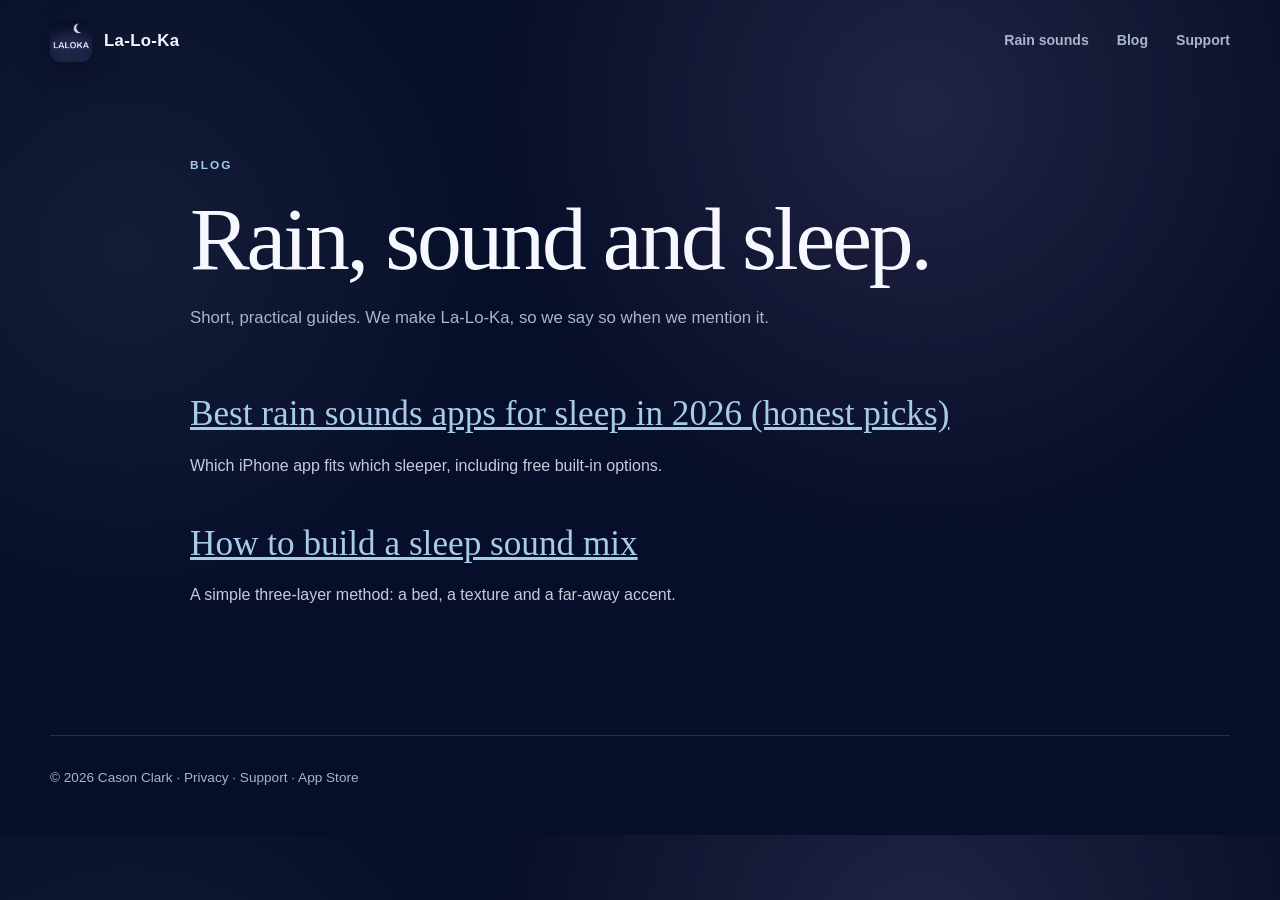
==== blog/index.html @ 432864a5 "Site refresh: fix trial/free-tier copy, add rain-sounds landing, blog, mix fallback, sitemap - Home:" ====
<!doctype html>
<html lang="en">
<head>
  <meta charset="utf-8">
  <meta name="viewport" content="width=device-width, initial-scale=1">
  <title>La-Lo-Ka Blog: Rain, Sleep Sounds &amp; Better Nights</title>
  <meta name="description" content="Guides on rain sounds, sleep sound mixing and quieter nights from the maker of La-Lo-Ka.">
  <link rel="canonical" href="https://ai-ev1lc0rp.github.io/seren-legal/blog/">
  <meta name="theme-color" content="#070e29">
  <meta name="apple-itunes-app" content="app-id=6794245637">
  <meta property="og:title" content="La-Lo-Ka Blog: Rain, Sleep Sounds &amp; Better Nights">
  <meta property="og:description" content="Guides on rain sounds, sleep sound mixing and quieter nights from the maker of La-Lo-Ka.">
  <meta property="og:type" content="website">
  <meta property="og:url" content="https://ai-ev1lc0rp.github.io/seren-legal/blog/">
  <meta property="og:image" content="https://ai-ev1lc0rp.github.io/seren-legal/assets/app-icon.png">
  <meta name="twitter:card" content="summary">
  <link rel="icon" href="../assets/app-icon.png">
  <link rel="stylesheet" href="../styles.css">
  <link rel="stylesheet" href="../blog.css">
  <script type="application/ld+json">{"@context": "https://schema.org", "@type": "Blog", "name": "La-Lo-Ka Blog"}</script>
</head>
<body>
  <header class="site-header compact">
    <a class="brand" href="../" aria-label="La-Lo-Ka home">
      <img src="../assets/app-icon.png" alt="" width="42" height="42">
      <span>La-Lo-Ka</span>
    </a>
    <nav aria-label="Main navigation">
      <a href="../rain-sounds/">Rain sounds</a>
      <a href="../blog/">Blog</a>
      <a href="../support.html">Support</a>
    </nav>
  </header>

  <main class="document-page">
    <div class="document-heading"><p class="eyebrow">Blog</p><h1>Rain, sound and sleep.</h1><p>Short, practical guides. We make La-Lo-Ka, so we say so when we mention it.</p></div>
    <section class="prose">
      <h2><a href="best-rain-sounds-for-sleep-2026/">Best rain sounds apps for sleep in 2026 (honest picks)</a></h2>
      <p>Which iPhone app fits which sleeper, including free built-in options.</p>
      <h2><a href="how-to-build-a-sleep-sound-mix/">How to build a sleep sound mix</a></h2>
      <p>A simple three-layer method: a bed, a texture and a far-away accent.</p>
    </section>
  </main>

  <footer>
    <p>© 2026 Cason Clark · <a href="../privacy.html">Privacy</a> · <a href="../support.html">Support</a> · <a href="https://apps.apple.com/app/apple-store/id6794245637?pt=129209463&ct=blog&mt=8">App Store</a></p>
  </footer>
</body>
</html>
---- styles.css ----
:root {
  color-scheme: dark;
  --deep: #070e29;
  --navy: #101936;
  --surface: #1a2744;
  --surface-soft: #202e4d;
  --lavender: #9783b6;
  --moonlight: #a7cce9;
  --silver: #d2e1f0;
  --white: #f7f8ff;
  --muted: #a9b5cc;
  --line: rgba(210, 225, 240, 0.16);
  --max: 1180px;
  --display: "Iowan Old Style", "Baskerville", "Times New Roman", serif;
  --body: -apple-system, BlinkMacSystemFont, "Segoe UI", sans-serif;
}

* { box-sizing: border-box; }

html { scroll-behavior: smooth; }

body {
  margin: 0;
  background:
    radial-gradient(circle at 72% 13%, rgba(151, 131, 182, 0.18), transparent 27rem),
    radial-gradient(circle at 10% 30%, rgba(167, 204, 233, 0.08), transparent 23rem),
    var(--deep);
  color: var(--white);
  font-family: var(--body);
  line-height: 1.65;
  -webkit-font-smoothing: antialiased;
}

img { display: block; max-width: 100%; }

a { color: var(--moonlight); }

a:focus-visible,
button:focus-visible {
  outline: 3px solid var(--moonlight);
  outline-offset: 4px;
  border-radius: 5px;
}

.site-header,
footer {
  width: min(calc(100% - 40px), var(--max));
  margin: 0 auto;
  display: flex;
  align-items: center;
  justify-content: space-between;
}

.site-header { min-height: 92px; }
.site-header.compact { min-height: 82px; }

.brand {
  display: inline-flex;
  align-items: center;
  gap: 12px;
  color: var(--white);
  font-size: 1.05rem;
  font-weight: 700;
  letter-spacing: 0.02em;
  text-decoration: none;
}

.brand img { border-radius: 11px; box-shadow: 0 10px 30px rgba(0,0,0,0.3); }

nav { display: flex; align-items: center; gap: 28px; }

nav a {
  color: var(--muted);
  font-size: 0.88rem;
  font-weight: 600;
  text-decoration: none;
}

nav a:hover,
nav a[aria-current="page"] { color: var(--white); }

main { overflow: hidden; }

.hero {
  width: min(calc(100% - 40px), var(--max));
  min-height: 720px;
  margin: 0 auto;
  display: grid;
  grid-template-columns: 1.05fr 0.95fr;
  align-items: center;
  gap: 6vw;
  padding: 56px 0 100px;
}

.eyebrow {
  margin: 0 0 16px;
  color: var(--moonlight);
  font-size: 0.74rem;
  font-weight: 800;
  letter-spacing: 0.18em;
  text-transform: uppercase;
}

h1, h2, h3, p { margin-top: 0; }

.hero h1 {
  margin-bottom: 28px;
  font-family: var(--display);
  font-size: clamp(4.25rem, 8.8vw, 7.7rem);
  font-weight: 400;
  letter-spacing: -0.065em;
  line-height: 0.83;
}

.hero h1 em { color: var(--silver); font-weight: 400; }

.lede {
  max-width: 36rem;
  margin-bottom: 32px;
  color: #c4ccdc;
  font-size: clamp(1.05rem, 2vw, 1.28rem);
  line-height: 1.6;
}

.hero-actions { display: flex; flex-wrap: wrap; gap: 12px; }

.button {
  display: inline-flex;
  min-height: 50px;
  align-items: center;
  justify-content: center;
  padding: 12px 20px;
  border: 1px solid transparent;
  border-radius: 999px;
  font-size: 0.92rem;
  font-weight: 750;
  text-decoration: none;
  transition: transform 180ms ease, background 180ms ease;
}

.button:hover { transform: translateY(-2px); }
.button.primary { background: var(--silver); color: var(--deep); }
.button.secondary { border-color: var(--line); background: rgba(255,255,255,0.025); color: var(--white); }

.trust-list {
  display: flex;
  flex-wrap: wrap;
  gap: 12px 26px;
  margin: 30px 0 0;
  padding: 0;
  color: var(--muted);
  font-size: 0.82rem;
  list-style: none;
}

.trust-list li::before { content: "✓"; margin-right: 7px; color: var(--moonlight); }

.hero-visual {
  position: relative;
  min-height: 600px;
  display: grid;
  place-items: center;
}

.hero-phone {
  position: relative;
  z-index: 2;
  width: min(58%, 330px);
  border: 1px solid rgba(210,225,240,0.28);
  border-radius: 42px;
  box-shadow: 0 45px 100px rgba(0,0,0,0.55);
}

.moon-orbit {
  position: absolute;
  width: min(94%, 570px);
  aspect-ratio: 1;
  border: 1px solid rgba(167,204,233,0.25);
  border-radius: 50%;
  box-shadow: inset 0 0 90px rgba(151,131,182,0.12), 0 0 100px rgba(167,204,233,0.08);
  animation: breathe 7s ease-in-out infinite;
}

.moon-orbit::before,
.moon-orbit::after {
  position: absolute;
  content: "";
  border: 1px solid rgba(167,204,233,0.13);
  border-radius: inherit;
  inset: 10%;
}

.moon-orbit::after { inset: 23%; }

.mix-note {
  position: absolute;
  z-index: 3;
  display: flex;
  align-items: center;
  gap: 9px;
  padding: 9px 13px;
  border: 1px solid var(--line);
  border-radius: 999px;
  background: rgba(16,25,54,0.9);
  box-shadow: 0 15px 35px rgba(0,0,0,0.3);
  color: var(--silver);
  font-size: 0.75rem;
  backdrop-filter: blur(16px);
}

.mix-note span { width: 7px; height: 7px; border-radius: 50%; background: var(--moonlight); box-shadow: 0 0 10px var(--moonlight); }
.note-rain { top: 16%; left: 4%; }
.note-fire { right: 2%; top: 39%; }
.note-thunder { bottom: 16%; left: 1%; }

@keyframes breathe { 50% { transform: scale(1.035); opacity: 0.76; } }

.promise {
  padding: 110px max(20px, calc((100vw - var(--max)) / 2));
  border-block: 1px solid var(--line);
  background: linear-gradient(90deg, rgba(151,131,182,0.13), rgba(167,204,233,0.05));
}

.promise > * { max-width: 900px; }
.promise > p:first-child { margin-bottom: 18px; color: var(--lavender); font-weight: 750; }
.promise h2 { margin-bottom: 20px; font-family: var(--display); font-size: clamp(2.4rem, 5vw, 4.8rem); font-weight: 400; line-height: 1.05; }
.promise > p:last-child { color: var(--muted); font-size: 1.02rem; }

.experience { width: min(calc(100% - 40px), var(--max)); margin: 0 auto; padding: 120px 0; }
.section-heading { max-width: 650px; margin-bottom: 62px; }
.section-heading h2,
.privacy-callout h2,
.final-cta h2,
.document-heading h1 { margin-bottom: 18px; font-family: var(--display); font-size: clamp(2.6rem, 5vw, 4.8rem); font-weight: 400; line-height: 1.05; letter-spacing: -0.035em; }
.section-heading > p:last-child,
.document-heading > p:last-child { color: var(--muted); font-size: 1.05rem; }

.phone-gallery { display: grid; grid-template-columns: repeat(3, 1fr); gap: 34px; align-items: start; }
.phone-card { text-align: center; }
.phone-card.featured { padding-top: 58px; }
.phone-frame { width: min(82%, 310px); margin: 0 auto 28px; padding: 8px; border: 1px solid var(--line); border-radius: 39px; background: rgba(255,255,255,0.025); box-shadow: 0 30px 75px rgba(0,0,0,0.38); }
.phone-frame img { border-radius: 31px; }
.card-kicker { margin-bottom: 8px; color: var(--lavender); font-size: 0.72rem; font-weight: 800; letter-spacing: 0.16em; text-transform: uppercase; }
.phone-card h3 { margin-bottom: 8px; font-family: var(--display); font-size: 1.55rem; font-weight: 400; }
.phone-card > p:last-child { max-width: 20rem; margin-inline: auto; color: var(--muted); font-size: 0.9rem; }

.privacy-callout {
  width: min(calc(100% - 40px), var(--max));
  margin: 0 auto 120px;
  padding: 72px;
  display: grid;
  grid-template-columns: 1fr 1fr;
  gap: 70px;
  align-items: center;
  border: 1px solid var(--line);
  border-radius: 32px;
  background: linear-gradient(135deg, rgba(151,131,182,0.13), rgba(26,39,68,0.7));
}

.privacy-copy p { color: #c4ccdc; }
.privacy-copy a,
.text-link { font-weight: 750; text-decoration: none; }

.final-cta {
  width: min(calc(100% - 40px), var(--max));
  margin: 0 auto 90px;
  display: grid;
  grid-template-columns: auto 1fr auto;
  gap: 30px;
  align-items: center;
}
.final-cta img { border-radius: 26px; box-shadow: 0 20px 55px rgba(0,0,0,0.4); }
.final-cta h2 { margin-bottom: 8px; font-size: clamp(2rem, 4vw, 3.5rem); }
.final-cta p:not(.eyebrow) { margin-bottom: 0; color: var(--muted); }

footer { min-height: 100px; justify-content: flex-start; gap: 24px; border-top: 1px solid var(--line); color: var(--muted); font-size: 0.8rem; }
footer span { margin-right: auto; }
footer a { color: var(--muted); text-decoration: none; }
footer a:hover { color: var(--white); }

.document-page { width: min(calc(100% - 40px), 900px); margin: 0 auto; padding: 74px 0 110px; overflow: visible; }
.document-heading { max-width: 760px; margin-bottom: 54px; }
.document-heading h1 { font-size: clamp(3.2rem, 7vw, 6rem); }
.meta { color: var(--lavender) !important; font-size: 0.86rem !important; }
.support-grid { display: grid; grid-template-columns: 1fr 1fr; gap: 18px; }
.support-card { min-height: 210px; padding: 28px; border: 1px solid var(--line); border-radius: 20px; background: rgba(26,39,68,0.58); }
.support-card h2 { margin-bottom: 10px; font-family: var(--display); font-size: 1.55rem; font-weight: 400; }
.support-card p { color: #c4ccdc; font-size: 0.92rem; }
.legal-links { display: flex; flex-wrap: wrap; gap: 14px 28px; margin-top: 42px; padding-top: 28px; border-top: 1px solid var(--line); }
.legal-links a { font-size: 0.86rem; }

.legal-document section { padding: 28px 0; border-top: 1px solid var(--line); }
.legal-document h2 { margin-bottom: 14px; font-family: var(--display); font-size: 1.9rem; font-weight: 400; }
.legal-document h3 { margin: 24px 0 8px; font-size: 1rem; }
.legal-document p,
.legal-document li { color: #c4ccdc; }
.privacy-summary { display: grid; grid-template-columns: repeat(3, 1fr); gap: 12px; margin-bottom: 48px; }
.privacy-summary div { padding: 20px; border: 1px solid var(--line); border-radius: 16px; background: rgba(26,39,68,0.58); }
.privacy-summary strong,
.privacy-summary span { display: block; }
.privacy-summary strong { margin-bottom: 5px; color: var(--silver); }
.privacy-summary span { color: var(--muted); font-size: 0.78rem; }

@media (max-width: 820px) {
  .hero { grid-template-columns: 1fr; padding-top: 76px; }
  .hero-copy { max-width: 630px; }
  .hero-visual { min-height: 590px; }
  .privacy-callout { grid-template-columns: 1fr; gap: 22px; padding: 44px; }
  .final-cta { grid-template-columns: auto 1fr; }
  .final-cta .button { grid-column: 1 / -1; justify-self: start; }
}

@media (max-width: 660px) {
  .site-header { min-height: 76px; }
  .brand span { display: none; }
  nav { gap: 18px; }
  nav a { font-size: 0.8rem; }
  .hero { min-height: auto; padding: 58px 0 70px; }
  .hero h1 { font-size: clamp(3.9rem, 20vw, 5.5rem); }
  .hero-visual { min-height: 510px; }
  .hero-phone { width: min(61%, 290px); border-radius: 34px; }
  .note-rain { left: -2%; }
  .note-fire { right: -2%; }
  .promise { padding-block: 78px; }
  .experience { padding-block: 85px; }
  .phone-gallery { grid-template-columns: 1fr; gap: 70px; }
  .phone-card.featured { padding-top: 0; }
  .phone-frame { width: min(72%, 310px); }
  .privacy-callout { margin-bottom: 90px; padding: 34px 26px; border-radius: 24px; }
  .final-cta { grid-template-columns: 1fr; text-align: left; }
  .final-cta img { width: 82px; }
  footer { flex-wrap: wrap; padding-block: 26px; gap: 12px 20px; }
  footer span { flex-basis: 100%; }
  .document-page { padding-top: 56px; }
  .support-grid,
  .privacy-summary { grid-template-columns: 1fr; }
  .support-card { min-height: auto; }
}

@media (prefers-reduced-motion: reduce) {
  html { scroll-behavior: auto; }
  *, *::before, *::after { animation-duration: 0.01ms !important; animation-iteration-count: 1 !important; transition-duration: 0.01ms !important; }
}
---- blog.css ----
/* Additive styles for /rain-sounds, /blog, /mix. Loaded after styles.css. */
.prose { max-width: 760px; }
.prose h2 { margin: 2.2rem 0 0.6rem; font-family: var(--display); font-weight: 400; font-size: clamp(1.6rem, 3vw, 2.2rem); }
.prose h3 { margin: 1.4rem 0 0.3rem; font-size: 1.05rem; }
.prose p, .prose li { color: #c4ccdc; }
.prose table { width: 100%; border-collapse: collapse; margin: 1rem 0 1.6rem; font-size: 0.92rem; }
.prose th, .prose td { text-align: left; padding: 10px 12px; border-bottom: 1px solid var(--line); vertical-align: top; }
.prose th { color: var(--silver); }
.cta-row { margin: 1.6rem 0 0.4rem; display: flex; flex-wrap: wrap; gap: 12px; }
.fine { color: var(--muted); font-size: 0.82rem; }
footer p { color: var(--muted); font-size: 0.85rem; }
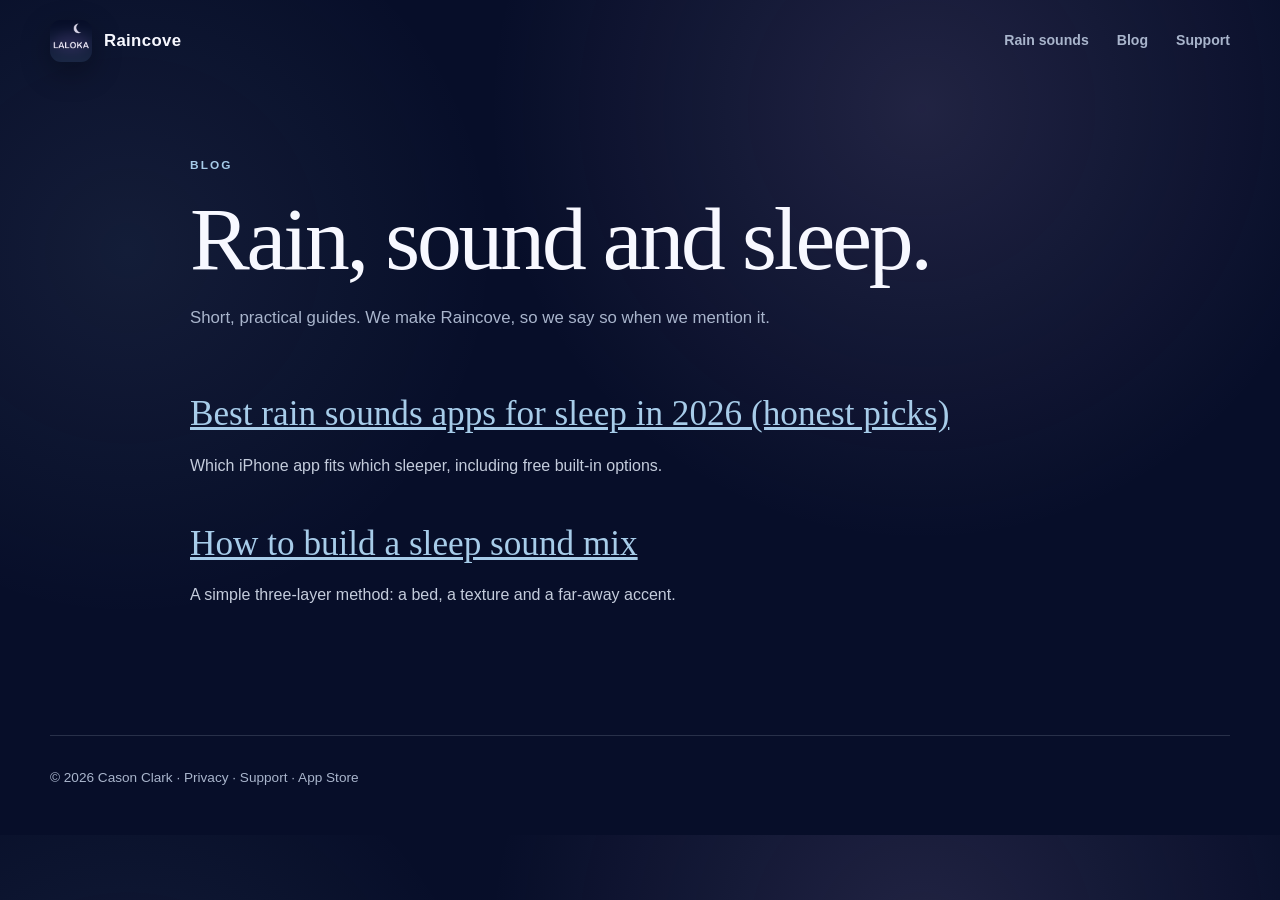
==== commit cf2468b4: "Rename La-Lo-Ka to Raincove across site, privacy and support pages Co-Authored-By: Claude Fable 5.2 " ====
--- a/blog/index.html
+++ b/blog/index.html
@@ -3,13 +3,13 @@
 <head>
   <meta charset="utf-8">
   <meta name="viewport" content="width=device-width, initial-scale=1">
-  <title>La-Lo-Ka Blog: Rain, Sleep Sounds &amp; Better Nights</title>
-  <meta name="description" content="Guides on rain sounds, sleep sound mixing and quieter nights from the maker of La-Lo-Ka.">
+  <title>Raincove Blog: Rain, Sleep Sounds &amp; Better Nights</title>
+  <meta name="description" content="Guides on rain sounds, sleep sound mixing and quieter nights from the maker of Raincove.">
   <link rel="canonical" href="https://ai-ev1lc0rp.github.io/seren-legal/blog/">
   <meta name="theme-color" content="#070e29">
   <meta name="apple-itunes-app" content="app-id=6794245637">
-  <meta property="og:title" content="La-Lo-Ka Blog: Rain, Sleep Sounds &amp; Better Nights">
-  <meta property="og:description" content="Guides on rain sounds, sleep sound mixing and quieter nights from the maker of La-Lo-Ka.">
+  <meta property="og:title" content="Raincove Blog: Rain, Sleep Sounds &amp; Better Nights">
+  <meta property="og:description" content="Guides on rain sounds, sleep sound mixing and quieter nights from the maker of Raincove.">
   <meta property="og:type" content="website">
   <meta property="og:url" content="https://ai-ev1lc0rp.github.io/seren-legal/blog/">
   <meta property="og:image" content="https://ai-ev1lc0rp.github.io/seren-legal/assets/app-icon.png">
@@ -17,13 +17,13 @@
   <link rel="icon" href="../assets/app-icon.png">
   <link rel="stylesheet" href="../styles.css">
   <link rel="stylesheet" href="../blog.css">
-  <script type="application/ld+json">{"@context": "https://schema.org", "@type": "Blog", "name": "La-Lo-Ka Blog"}</script>
+  <script type="application/ld+json">{"@context": "https://schema.org", "@type": "Blog", "name": "Raincove Blog"}</script>
 </head>
 <body>
   <header class="site-header compact">
-    <a class="brand" href="../" aria-label="La-Lo-Ka home">
+    <a class="brand" href="../" aria-label="Raincove home">
       <img src="../assets/app-icon.png" alt="" width="42" height="42">
-      <span>La-Lo-Ka</span>
+      <span>Raincove</span>
     </a>
     <nav aria-label="Main navigation">
       <a href="../rain-sounds/">Rain sounds</a>
@@ -33,7 +33,7 @@
   </header>
 
   <main class="document-page">
-    <div class="document-heading"><p class="eyebrow">Blog</p><h1>Rain, sound and sleep.</h1><p>Short, practical guides. We make La-Lo-Ka, so we say so when we mention it.</p></div>
+    <div class="document-heading"><p class="eyebrow">Blog</p><h1>Rain, sound and sleep.</h1><p>Short, practical guides. We make Raincove, so we say so when we mention it.</p></div>
     <section class="prose">
       <h2><a href="best-rain-sounds-for-sleep-2026/">Best rain sounds apps for sleep in 2026 (honest picks)</a></h2>
       <p>Which iPhone app fits which sleeper, including free built-in options.</p>
